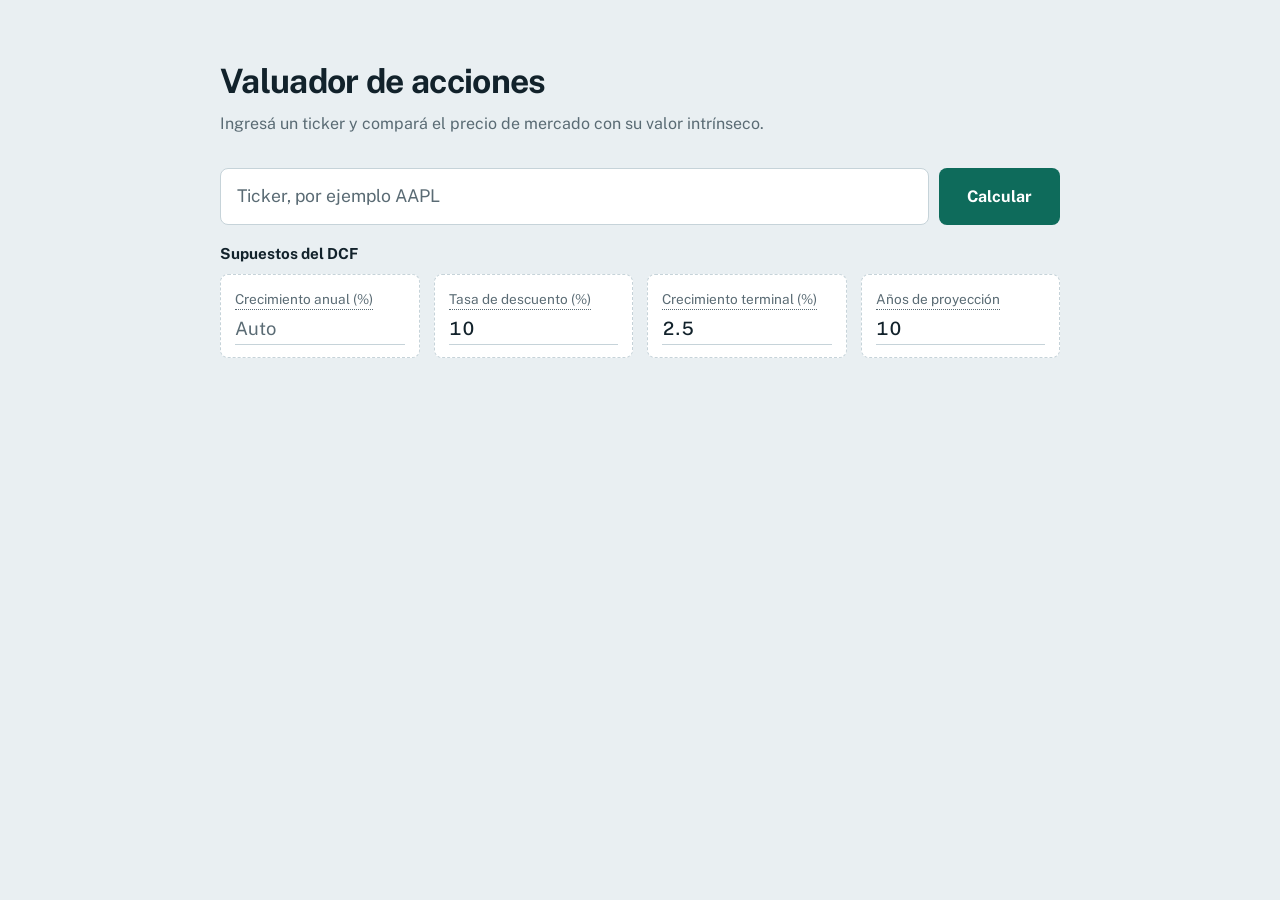
==== static/index.html @ 2c4422e9 "empezar a hacer a mano" ====
<!DOCTYPE html>
<html lang="es">
<head>
  <meta charset="UTF-8">
  <meta name="viewport" content="width=device-width, initial-scale=1">
  <title>Valuador de acciones</title>
  <link rel="preconnect" href="https://fonts.googleapis.com">
  <link rel="preconnect" href="https://fonts.gstatic.com" crossorigin>
  <link href="https://fonts.googleapis.com/css2?family=Public+Sans:wght@400;500;700&display=swap" rel="stylesheet">
  <link rel="stylesheet" href="style.css">
</head>
<body>
  <main>
    <header>
      <h1>Valuador de acciones</h1>
      <p>Ingresá un ticker y compará el precio de mercado con su valor intrínseco.</p>
    </header>

    <form id="form" autocomplete="off">
      <div class="row">
        <input id="ticker" name="ticker" type="text" placeholder="Ticker, por ejemplo AAPL" maxlength="12" required aria-label="Ticker de la acción">
        <button id="btn" type="submit">Calcular</button>
      </div>

      <fieldset class="supuestos">
        <legend>Supuestos del DCF</legend>
        <label class="field editable" data-tip="Crecimiento anual que esperás para el flujo de caja libre durante los años proyectados. Si lo dejás vacío se usa el crecimiento de EPS a 5 años de Finnhub, limitado entre 0% y 15%.">
          <span>Crecimiento anual (%)</span>
          <input id="crecimiento" type="number" step="any" min="-50" max="100" placeholder="Auto">
        </label>
        <label class="field editable" data-tip="Rendimiento anual que exigís a la inversión. Con una tasa más alta, el flujo futuro vale menos hoy y baja el valor intrínseco. Suele usarse entre 8% y 12%.">
          <span>Tasa de descuento (%)</span>
          <input id="descuento" type="number" step="any" min="0.1" max="50" value="10">
        </label>
        <label class="field editable" data-tip="Crecimiento perpetuo del flujo de caja después del último año proyectado. Debe ser menor que la tasa de descuento y no superar el crecimiento de la economía a largo plazo (2% a 3%).">
          <span>Crecimiento terminal (%)</span>
          <input id="terminal" type="number" step="any" min="-5" max="10" value="2.5">
        </label>
        <label class="field editable" data-tip="Cantidad de años en los que se proyecta el flujo de caja con el crecimiento indicado. Después de ese período se calcula el valor terminal.">
          <span>Años de proyección</span>
          <input id="anios" type="number" step="1" min="1" max="30" value="10">
        </label>
      </fieldset>
    </form>

    <p id="status" role="status" aria-live="polite"></p>

    <section id="resultado" hidden>
      <h2 id="empresa"></h2>

      <div class="hero">
        <label class="field big" data-tip="Última cotización de la acción según Finnhub.">
          <span>Precio actual</span>
          <input id="precio" readonly>
        </label>
        <label class="field big" data-tip="Estimación de lo que vale la acción según sus fundamentos. Se calcula con un flujo de caja descontado (DCF) usando los supuestos que ingresaste arriba. Si el FCF no es positivo, usa la fórmula de Graham.">
          <span>Valor intrínseco</span>
          <input id="valor_intrinseco" readonly>
        </label>
        <label class="field big" id="f-diferencia" data-tip="Valor intrínseco menos precio actual. Positivo: el precio está por debajo del valor estimado (posible subvaluación). Negativo: está por encima.">
          <span>Diferencia</span>
          <input id="diferencia" readonly>
        </label>
      </div>

      <div class="grid">
        <label class="field" data-tip="Earnings per share: ganancia neta de los últimos 12 meses dividida por la cantidad de acciones.">
          <span>EPS</span><input id="eps" readonly>
        </label>
        <label class="field" data-tip="Price/Earnings: precio dividido por EPS. Indica cuántos años de ganancias actuales paga el mercado por la acción.">
          <span>PER</span><input id="per" readonly>
        </label>
        <label class="field" data-tip="PER dividido por el crecimiento anual esperado de las ganancias (%). Cerca de 1 suele considerarse un precio razonable para ese crecimiento. Se calcula con el crecimiento de EPS a 5 años.">
          <span>PEG</span><input id="peg" readonly>
        </label>
        <label class="field" data-tip="Enterprise Value: capitalización de mercado más deuda neta. Es el precio de comprar toda la empresa, incluida su deuda.">
          <span>EV</span><input id="ev" readonly>
        </label>
        <label class="field" data-tip="Free Cash Flow: caja que genera el negocio después de pagar sus gastos operativos e inversiones en capital.">
          <span>FCF</span><input id="fcf" readonly>
        </label>
        <label class="field" data-tip="Earnings Before Interest and Taxes: resultado operativo antes de intereses e impuestos. Si Finnhub no lo informa, se estima con el margen operativo por las ventas.">
          <span>EBIT</span><input id="ebit" readonly>
        </label>
        <label class="field" data-tip="Enterprise Value dividido por FCF. Cuántos años de flujo de caja libre cuesta la empresa entera. Menor suele ser más barato.">
          <span>EV/FCF</span><input id="ev_fcf" readonly>
        </label>
        <label class="field" data-tip="Enterprise Value dividido por EBIT. Compara el precio de la empresa con su resultado operativo, sin distorsiones por deuda o impuestos.">
          <span>EV/EBIT</span><input id="ev_ebit" readonly>
        </label>
      </div>

      <p id="metodo" class="nota"></p>
    </section>
  </main>

  <script src="script.js"></script>
</body>
</html>
---- static/style.css ----
:root {
  --bg: #e9eff2;
  --panel: #ffffff;
  --ink: #12222b;
  --muted: #5a6b74;
  --line: #c6d3d9;
  --accent: #0e6b5b;
  --pos: #0e7a4f;
  --neg: #b3362f;
  --tip-bg: #12222b;
  --tip-ink: #f2f6f8;
}

@media (prefers-color-scheme: dark) {
  :root {
    --bg: #0f1a20;
    --panel: #172630;
    --ink: #e7eef1;
    --muted: #93a5ae;
    --line: #2b404b;
    --accent: #4cc2a8;
    --pos: #5fd69b;
    --neg: #f08078;
    --tip-bg: #e7eef1;
    --tip-ink: #12222b;
  }
}

* { box-sizing: border-box; }

body {
  margin: 0;
  background: var(--bg);
  color: var(--ink);
  font-family: "Public Sans", system-ui, sans-serif;
  line-height: 1.5;
}

main {
  max-width: 880px;
  margin: 0 auto;
  padding: 56px 20px 80px;
}

h1 {
  margin: 0 0 6px;
  font-size: 2.1rem;
  font-weight: 700;
  letter-spacing: -0.02em;
}

header p { margin: 0; color: var(--muted); max-width: 60ch; }

/* Formulario */
#form { margin: 32px 0 12px; }

.row { display: flex; gap: 10px; }

.supuestos {
  display: grid;
  grid-template-columns: repeat(4, 1fr);
  gap: 14px;
  margin: 18px 0 0;
  padding: 0;
  border: 0;
}

.supuestos legend {
  margin-bottom: 8px;
  padding: 0;
  font-size: 0.95rem;
  font-weight: 700;
}

#ticker {
  flex: 1;
  min-width: 0;
  padding: 14px 16px;
  font: inherit;
  font-size: 1.1rem;
  text-transform: uppercase;
  color: var(--ink);
  background: var(--panel);
  border: 1px solid var(--line);
  border-radius: 8px;
}

#ticker::placeholder { text-transform: none; color: var(--muted); }

#btn {
  padding: 0 28px;
  font: inherit;
  font-weight: 700;
  color: #fff;
  background: var(--accent);
  border: 0;
  border-radius: 8px;
  cursor: pointer;
}

@media (prefers-color-scheme: dark) { #btn { color: #062b24; } }

#btn:disabled { opacity: 0.6; cursor: wait; }

#ticker:focus-visible,
#btn:focus-visible,
.field input:focus-visible {
  outline: 3px solid var(--accent);
  outline-offset: 2px;
}

#status { min-height: 1.5em; margin: 0 0 20px; color: var(--muted); }
#status.error { color: var(--neg); }

/* Resultados */
#resultado[hidden] { display: none; }

#empresa { margin: 0 0 16px; font-size: 1.2rem; font-weight: 500; }

.hero {
  display: grid;
  grid-template-columns: repeat(3, 1fr);
  gap: 14px;
  margin-bottom: 14px;
}

.grid {
  display: grid;
  grid-template-columns: repeat(4, 1fr);
  gap: 14px;
}

.field {
  position: relative;
  display: block;
  padding: 12px 14px;
  background: var(--panel);
  border: 1px solid var(--line);
  border-radius: 8px;
  cursor: help;
}

.field span {
  display: inline-block;
  font-size: 0.85rem;
  color: var(--muted);
  border-bottom: 1px dotted var(--muted);
}

.field input {
  display: block;
  width: 100%;
  margin-top: 4px;
  padding: 0;
  font: inherit;
  font-size: 1.15rem;
  font-weight: 500;
  font-variant-numeric: tabular-nums;
  color: var(--ink);
  background: transparent;
  border: 0;
  cursor: help;
}

/* Campos editables: se distinguen de los de solo lectura */
.field.editable { border-style: dashed; cursor: text; }
.field.editable span { cursor: help; }
.field.editable input {
  cursor: text;
  padding-bottom: 2px;
  border-bottom: 1px solid var(--line);
}
.field.editable input::placeholder { color: var(--muted); font-weight: 400; }
.field.editable:focus-within { border-color: var(--accent); }

.field.big { padding: 18px 16px; }
.field.big input { font-size: 1.7rem; font-weight: 700; letter-spacing: -0.01em; }

.field.pos input { color: var(--pos); }
.field.neg input { color: var(--neg); }

/* Tooltip */
.field::after {
  content: attr(data-tip);
  position: absolute;
  left: 0;
  bottom: calc(100% + 8px);
  z-index: 10;
  width: max(100%, 240px);
  max-width: 300px;
  padding: 10px 12px;
  font-size: 0.82rem;
  line-height: 1.45;
  color: var(--tip-ink);
  background: var(--tip-bg);
  border-radius: 6px;
  box-shadow: 0 6px 18px rgba(0, 0, 0, 0.25);
  opacity: 0;
  visibility: hidden;
  transform: translateY(4px);
  transition: opacity 0.15s, transform 0.15s, visibility 0.15s;
  pointer-events: none;
}

.field:hover::after,
.field:focus-within::after {
  opacity: 1;
  visibility: visible;
  transform: translateY(0);
}

.nota { margin: 18px 0 0; font-size: 0.85rem; color: var(--muted); max-width: 70ch; }

@media (max-width: 720px) {
  .hero { grid-template-columns: 1fr; }
  .grid, .supuestos { grid-template-columns: repeat(2, 1fr); }
  h1 { font-size: 1.7rem; }
}

@media (prefers-reduced-motion: reduce) {
  .field::after { transition: none; }
}
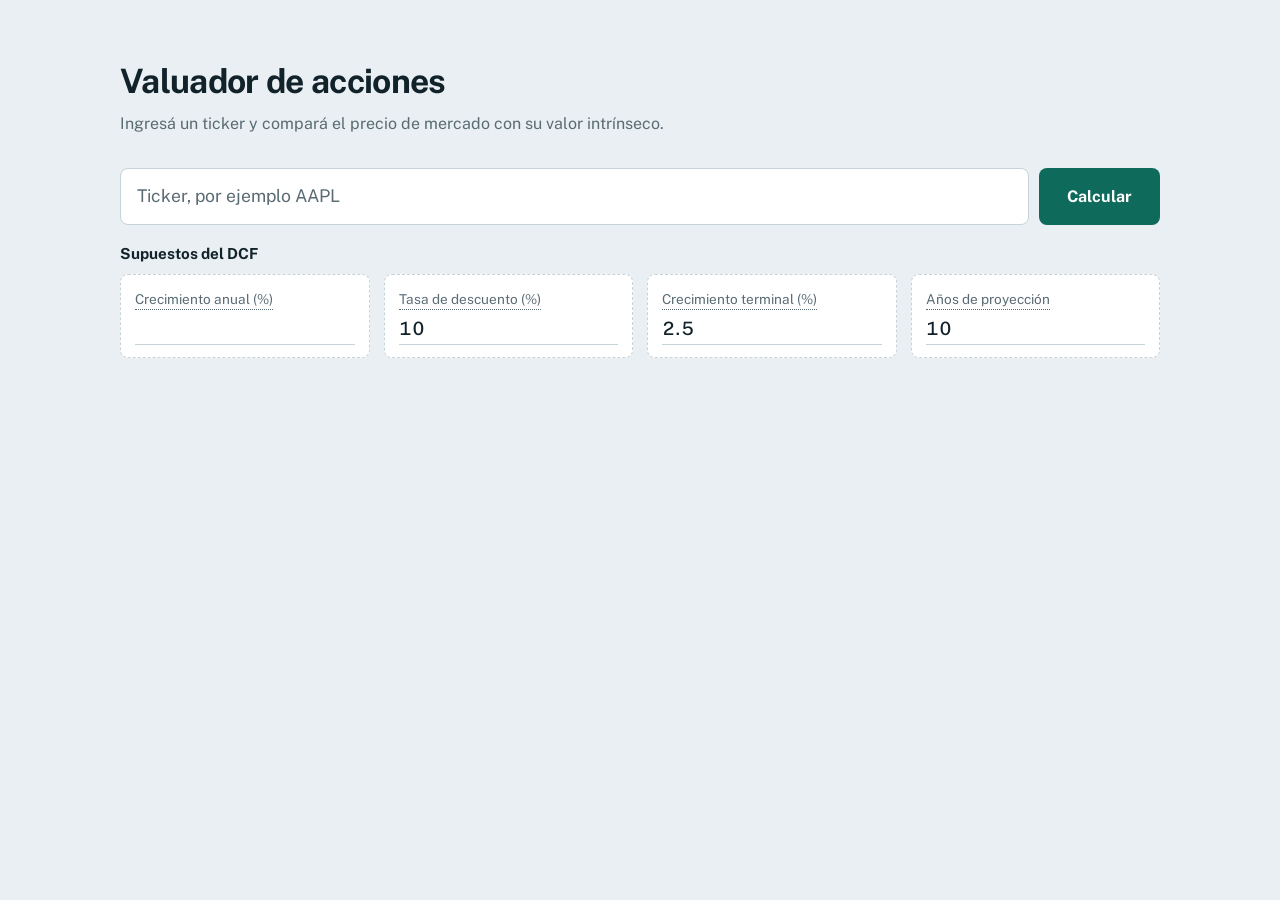
==== commit d3cd709b: "Anda bastante bien" ====
--- a/static/index.html
+++ b/static/index.html
@@ -22,23 +22,24 @@
         <button id="btn" type="submit">Calcular</button>
       </div>
 
+      <!-- Reemplaza el fieldset de supuestos por este -->
       <fieldset class="supuestos">
         <legend>Supuestos del DCF</legend>
-        <label class="field editable" data-tip="Crecimiento anual que esperás para el flujo de caja libre durante los años proyectados. Si lo dejás vacío se usa el crecimiento de EPS a 5 años de Finnhub, limitado entre 0% y 15%.">
+        <label class="field editable" data-tip="Crecimiento anual que esperás para el flujo de caja libre durante los años proyectados.">
           <span>Crecimiento anual (%)</span>
-          <input id="crecimiento" type="number" step="any" min="-50" max="100" placeholder="Auto">
+          <input id="growth" name="growth" type="number" step="any" min="-50" max="100" required>
         </label>
-        <label class="field editable" data-tip="Rendimiento anual que exigís a la inversión. Con una tasa más alta, el flujo futuro vale menos hoy y baja el valor intrínseco. Suele usarse entre 8% y 12%.">
+        <label class="field editable" data-tip="Rendimiento anual que exigís a la inversión. Suele usarse entre 8% y 12%.">
           <span>Tasa de descuento (%)</span>
-          <input id="descuento" type="number" step="any" min="0.1" max="50" value="10">
+          <input id="discount" name="discount" type="number" step="any" min="0.1" max="50" value="10" required>
         </label>
-        <label class="field editable" data-tip="Crecimiento perpetuo del flujo de caja después del último año proyectado. Debe ser menor que la tasa de descuento y no superar el crecimiento de la economía a largo plazo (2% a 3%).">
+        <label class="field editable" data-tip="Crecimiento perpetuo del flujo de caja. No debe superar el crecimiento de la economía (2% a 3%).">
           <span>Crecimiento terminal (%)</span>
-          <input id="terminal" type="number" step="any" min="-5" max="10" value="2.5">
+          <input id="terminal" name="terminal" type="number" step="any" min="-5" max="10" value="2.5" required>
         </label>
-        <label class="field editable" data-tip="Cantidad de años en los que se proyecta el flujo de caja con el crecimiento indicado. Después de ese período se calcula el valor terminal.">
+        <label class="field editable" data-tip="Cantidad de años en los que se proyecta el flujo de caja.">
           <span>Años de proyección</span>
-          <input id="anios" type="number" step="1" min="1" max="30" value="10">
+          <input id="years" name="years" type="number" step="1" min="1" max="30" value="10" required>
         </label>
       </fieldset>
     </form>
@@ -49,51 +50,56 @@
       <h2 id="empresa"></h2>
 
       <div class="hero">
-        <label class="field big" data-tip="Última cotización de la acción según Finnhub.">
+        <label class="field big" data-tip="Última cotización de la acción.">
           <span>Precio actual</span>
           <input id="precio" readonly>
         </label>
-        <label class="field big" data-tip="Estimación de lo que vale la acción según sus fundamentos. Se calcula con un flujo de caja descontado (DCF) usando los supuestos que ingresaste arriba. Si el FCF no es positivo, usa la fórmula de Graham.">
+        <label class="field big" data-tip="Estimación de lo que vale la acción según el modelo DCF.">
           <span>Valor intrínseco</span>
           <input id="valor_intrinseco" readonly>
         </label>
-        <label class="field big" id="f-diferencia" data-tip="Valor intrínseco menos precio actual. Positivo: el precio está por debajo del valor estimado (posible subvaluación). Negativo: está por encima.">
-          <span>Diferencia</span>
+        <label class="field big pos-neg" id="f-diferencia" data-tip="Diferencia nominal entre el valor intrínseco y el precio actual.">
+          <span>Diferencia ($)</span>
           <input id="diferencia" readonly>
+        </label>
+        <label class="field big pos-neg" id="f-diferencia-pct" data-tip="Diferencia porcentual respecto al precio actual.">
+          <span>Diferencia (%)</span>
+          <input id="diferencia_pct" readonly>
         </label>
       </div>
 
       <div class="grid">
-        <label class="field" data-tip="Earnings per share: ganancia neta de los últimos 12 meses dividida por la cantidad de acciones.">
+        <label class="field" data-tip="Earnings per share: ganancia neta dividida por acciones.">
           <span>EPS</span><input id="eps" readonly>
         </label>
-        <label class="field" data-tip="Price/Earnings: precio dividido por EPS. Indica cuántos años de ganancias actuales paga el mercado por la acción.">
+        <label class="field" data-tip="Price/Earnings: precio dividido por EPS.">
           <span>PER</span><input id="per" readonly>
         </label>
-        <label class="field" data-tip="PER dividido por el crecimiento anual esperado de las ganancias (%). Cerca de 1 suele considerarse un precio razonable para ese crecimiento. Se calcula con el crecimiento de EPS a 5 años.">
+        <label class="field" data-tip="PER dividido por el crecimiento esperado.">
           <span>PEG</span><input id="peg" readonly>
         </label>
-        <label class="field" data-tip="Enterprise Value: capitalización de mercado más deuda neta. Es el precio de comprar toda la empresa, incluida su deuda.">
+        <label class="field" data-tip="Return on Invested Capital: rentabilidad sobre el capital invertido.">
+          <span>ROIC</span><input id="roic" readonly>
+        </label>
+        <label class="field" data-tip="Enterprise Value: valor de la empresa asumiendo su deuda neta.">
           <span>EV</span><input id="ev" readonly>
         </label>
-        <label class="field" data-tip="Free Cash Flow: caja que genera el negocio después de pagar sus gastos operativos e inversiones en capital.">
+        <label class="field" data-tip="Free Cash Flow (Valor por acción).">
           <span>FCF</span><input id="fcf" readonly>
         </label>
-        <label class="field" data-tip="Earnings Before Interest and Taxes: resultado operativo antes de intereses e impuestos. Si Finnhub no lo informa, se estima con el margen operativo por las ventas.">
+        <label class="field" data-tip="Earnings Before Interest and Taxes.">
           <span>EBIT</span><input id="ebit" readonly>
         </label>
-        <label class="field" data-tip="Enterprise Value dividido por FCF. Cuántos años de flujo de caja libre cuesta la empresa entera. Menor suele ser más barato.">
+        <label class="field" data-tip="Enterprise Value dividido por FCF.">
           <span>EV/FCF</span><input id="ev_fcf" readonly>
         </label>
-        <label class="field" data-tip="Enterprise Value dividido por EBIT. Compara el precio de la empresa con su resultado operativo, sin distorsiones por deuda o impuestos.">
+        <label class="field" data-tip="Enterprise Value dividido por EBIT.">
           <span>EV/EBIT</span><input id="ev_ebit" readonly>
         </label>
       </div>
-
-      <p id="metodo" class="nota"></p>
     </section>
   </main>
 
   <script src="script.js"></script>
 </body>
-</html>
+</html>
--- a/static/style.css
+++ b/static/style.css
@@ -37,7 +37,7 @@
 }
 
 main {
-  max-width: 880px;
+  max-width: 1080px; /* Ampliado para evitar que los tooltips se amontonen */
   margin: 0 auto;
   padding: 56px 20px 80px;
 }
@@ -119,14 +119,14 @@
 
 .hero {
   display: grid;
-  grid-template-columns: repeat(3, 1fr);
+  grid-template-columns: repeat(4, 1fr); /* Cambiado a 4 columnas */
   gap: 14px;
   margin-bottom: 14px;
 }
 
 .grid {
   display: grid;
-  grid-template-columns: repeat(4, 1fr);
+  grid-template-columns: repeat(auto-fit, minmax(180px, 1fr));
   gap: 14px;
 }
 
@@ -212,11 +212,10 @@
 .nota { margin: 18px 0 0; font-size: 0.85rem; color: var(--muted); max-width: 70ch; }
 
 @media (max-width: 720px) {
-  .hero { grid-template-columns: 1fr; }
+  .hero { grid-template-columns: repeat(2, 1fr); } /* En móviles se verán 2 arriba y 2 abajo */
   .grid, .supuestos { grid-template-columns: repeat(2, 1fr); }
   h1 { font-size: 1.7rem; }
 }
-
 @media (prefers-reduced-motion: reduce) {
   .field::after { transition: none; }
-}
+}
